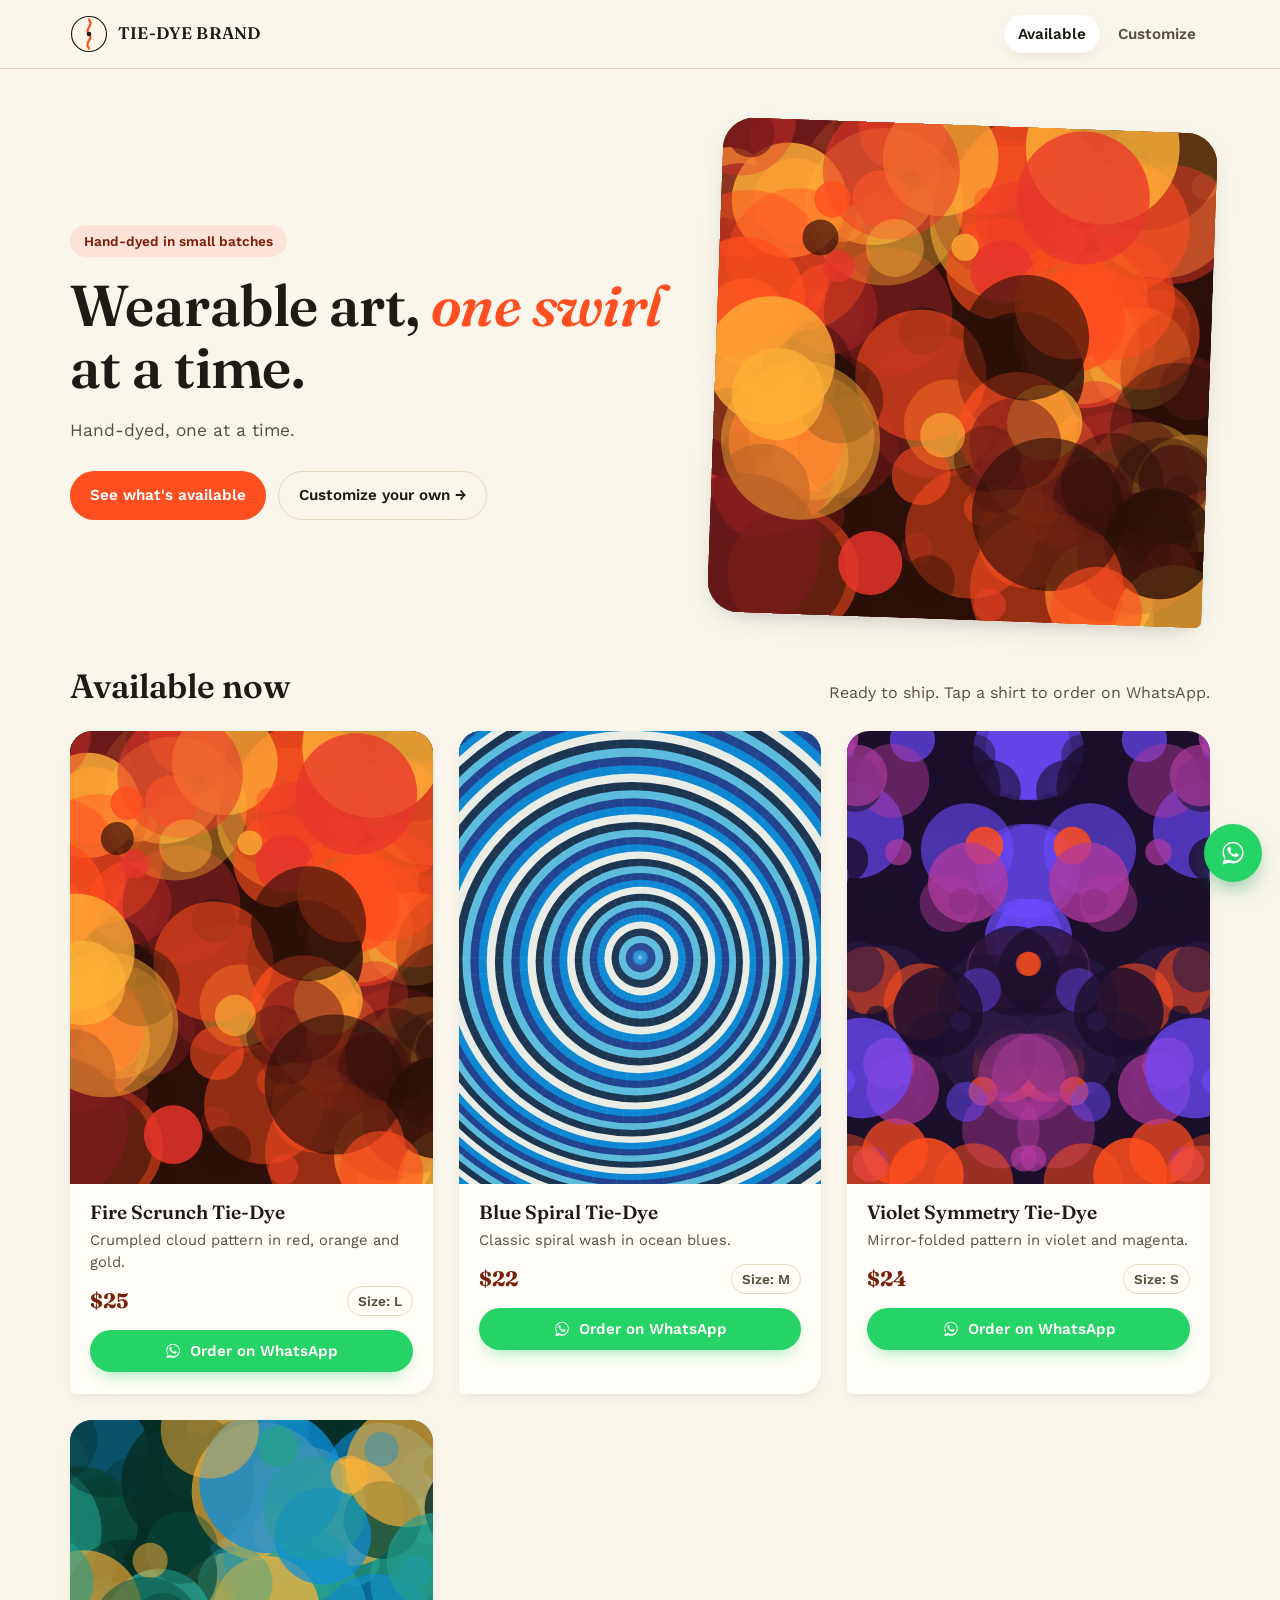
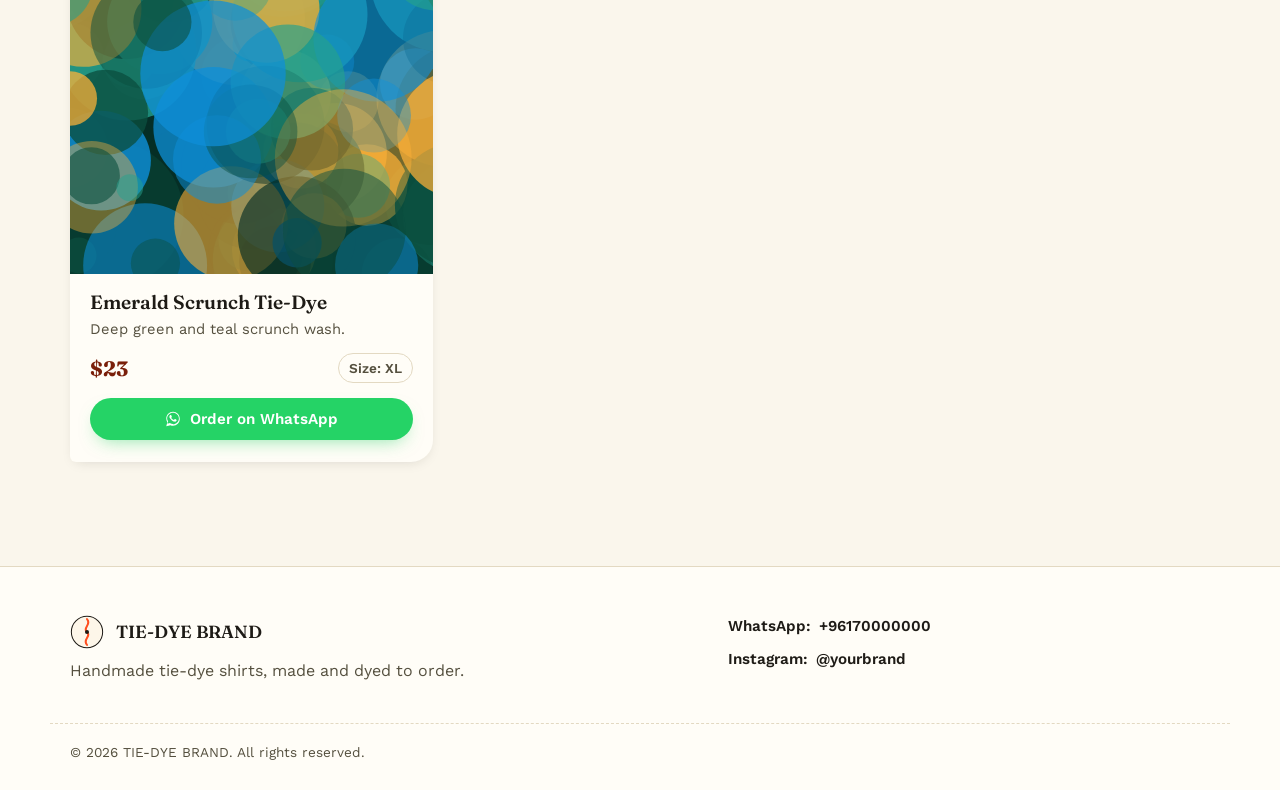
==== index.html @ 77e71f96 "Add files via upload" ====
<!DOCTYPE html>
<html lang="en">
<head>
<meta charset="UTF-8">
<meta name="viewport" content="width=device-width, initial-scale=1.0">
<title>Available Tie-Dye Shirts — TIE-DYE BRAND</title>
<meta name="description" content="Browse our handmade tie-dye T-shirts, currently available and ready to order on WhatsApp.">
<link rel="icon" href="assets/logo/logo-placeholder.svg" type="image/svg+xml">
<link rel="stylesheet" href="css/style.css">
</head>
<body>

<header class="site-header">
  <div class="container site-header__inner">
    <a href="index.html" class="brand">
      <img class="brand__logo" data-brand-logo src="assets/logo/logo-placeholder.svg" alt="Brand logo">
      <span class="brand__name" data-brand-name>TIE-DYE BRAND</span>
    </a>
    <nav class="main-nav" aria-label="Main navigation">
      <a href="index.html" class="is-active">Available</a>
      <a href="customize.html">Customize</a>
    </nav>
  </div>
</header>

<main>
  <section class="hero">
    <div class="container hero__grid">
      <div>
        <span class="hero__eyebrow">Hand-dyed in small batches</span>
        <h1 class="hero__title">Wearable art, <em>one swirl</em> at a time.</h1>
        <p class="hero__subtitle" data-brand-tagline>Every shirt is dyed by hand — no two are exactly alike. Browse what's ready now, or design your own from scratch.</p>
        <div class="hero__actions">
          <a href="#available" class="btn btn--accent">See what's available</a>
          <a href="customize.html" class="btn btn--ghost">Customize your own →</a>
        </div>
      </div>
      <div class="hero__visual">
        <img src="assets/products/fire-scrunch.svg" alt="Close-up of a fire-toned scrunch tie-dye pattern" loading="eager">
      </div>
    </div>
  </section>

  <section id="available" class="container">
    <div class="section-heading">
      <h2>Available now</h2>
      <p>Ready to ship. Tap a shirt to order on WhatsApp.</p>
    </div>
    <div id="product-grid" class="product-grid" aria-live="polite">
      <!-- Product cards are rendered here by js/main.js from js/config.js -->
    </div>
  </section>
</main>

<footer class="site-footer">
  <div class="container footer-grid">
    <div>
      <div class="footer-brand">
        <img data-brand-logo src="assets/logo/logo-placeholder.svg" alt="Brand logo">
        <span data-brand-name>TIE-DYE BRAND</span>
      </div>
      <p class="footer-tagline">Handmade tie-dye shirts, made and dyed to order.</p>
    </div>
    <div class="footer-contact">
      <a data-whatsapp-footer-link href="#" target="_blank" rel="noopener">
        WhatsApp: <span data-whatsapp-number>+961 XX XXX XXX</span>
      </a>
      <a data-instagram-link href="#" target="_blank" rel="noopener">
        Instagram: <span data-instagram-handle>@yourbrand</span>
      </a>
      <p data-email-row style="margin:0;">
        Email: <a data-email href="#"></a>
      </p>
      <p data-location-row style="margin:0;">
        <span data-location></span>
      </p>
    </div>
  </div>
  <div class="container footer-bottom">
    &copy; <span data-year>2026</span> <span data-brand-name>TIE-DYE BRAND</span>. All rights reserved.
  </div>
</footer>

<button id="floating-whatsapp" class="floating-whatsapp" aria-label="Chat with us on WhatsApp">
  <svg viewBox="0 0 32 32" aria-hidden="true"><path fill="currentColor" d="M16.02 3C9.4 3 4 8.4 4 15.02c0 2.46.72 4.75 1.96 6.67L4 29l7.5-1.9a11.9 11.9 0 0 0 4.52.89h.01c6.62 0 12.02-5.4 12.02-12.02C28.05 8.4 22.65 3 16.02 3zm0 21.9h-.01a9.9 9.9 0 0 1-5.05-1.38l-.36-.21-4.45 1.13 1.19-4.34-.24-.37a9.87 9.87 0 0 1-1.52-5.28C5.58 9.5 10.28 4.8 16.02 4.8c5.74 0 10.44 4.7 10.44 10.22 0 5.53-4.7 10.22-10.44 10.22zm5.7-7.66c-.31-.16-1.85-.91-2.14-1.02-.29-.1-.5-.16-.71.16-.21.31-.82 1.02-1 1.23-.19.21-.37.23-.68.08-.31-.16-1.31-.48-2.5-1.54-.92-.82-1.55-1.83-1.73-2.14-.18-.31-.02-.48.14-.63.14-.14.31-.37.47-.55.16-.19.21-.31.31-.52.1-.21.05-.39-.02-.55-.08-.16-.71-1.71-.97-2.34-.26-.62-.52-.53-.71-.54h-.6c-.21 0-.55.08-.84.39-.29.31-1.1 1.08-1.1 2.63 0 1.55 1.13 3.05 1.29 3.26.16.21 2.22 3.4 5.38 4.76.75.32 1.34.51 1.8.66.76.24 1.45.21 2 .13.61-.09 1.85-.76 2.11-1.49.26-.73.26-1.36.18-1.49-.08-.13-.29-.21-.6-.37z"/></svg>
</button>

<div id="image-modal" class="image-modal">
  <div class="image-modal__panel">
    <button class="image-modal__close" data-modal-close aria-label="Close preview">&times;</button>
    <img data-modal-image src="" alt="">
    <p class="image-modal__caption" data-modal-name></p>
  </div>
</div>

<script src="js/config.js"></script>
<script src="js/whatsapp.js"></script>
<script src="js/main.js"></script>
</body>
</html>
---- css/style.css ----
/* ============================================================
   TIE-DYE BRAND — STYLESHEET
   Token system:
   - Paper background, ink text, one dye-orange accent for action,
     WhatsApp green reserved only for WhatsApp actions.
   - Fraunces for display type (irregular, hand-cut feel),
     Work Sans for body/UI text.
   ============================================================ */

@import url('https://fonts.googleapis.com/css2?family=Fraunces:ital,opsz,wght@0,9..144,400;0,9..144,600;0,9..144,700;1,9..144,500&family=Work+Sans:wght@400;500;600;700&display=swap');

:root {
  --paper: #FAF6EC;
  --paper-alt: #FFFDF7;
  --ink: #1E1B16;
  --ink-soft: #55503F;
  --line: #E3D9C2;
  --accent: #FF4E1F;
  --accent-ink: #7A1F0A;
  --whatsapp: #25D366;
  --whatsapp-ink: #128C4A;
  --violet: #6C4BFF;

  --font-display: 'Fraunces', Georgia, serif;
  --font-body: 'Work Sans', -apple-system, BlinkMacSystemFont, sans-serif;

  --radius-card: 22px 22px 22px 6px;
  --radius-pill: 999px;
  --shadow-card: 0 10px 28px -14px rgba(30, 27, 22, 0.35);
  --shadow-soft: 0 4px 14px -6px rgba(30, 27, 22, 0.18);

  --header-h: 68px;
  --max-width: 1180px;
}

* { box-sizing: border-box; }

html {
  scroll-behavior: smooth;
}

body {
  margin: 0;
  background: var(--paper);
  color: var(--ink);
  font-family: var(--font-body);
  line-height: 1.5;
  -webkit-font-smoothing: antialiased;
}

body.no-scroll { overflow: hidden; }

img { max-width: 100%; display: block; }

.container {
  width: 100%;
  max-width: var(--max-width);
  margin: 0 auto;
  padding: 0 20px;
}

a { color: inherit; }

h1, h2, h3 {
  font-family: var(--font-display);
  margin: 0;
  line-height: 1.08;
  font-weight: 600;
}

:focus-visible {
  outline: 3px solid var(--violet);
  outline-offset: 3px;
}

@media (prefers-reduced-motion: reduce) {
  *, *::before, *::after {
    animation-duration: 0.001ms !important;
    transition-duration: 0.001ms !important;
    scroll-behavior: auto !important;
  }
}

/* ---------------------------------------------------------
   HEADER
--------------------------------------------------------- */
.site-header {
  position: sticky;
  top: 0;
  z-index: 40;
  background: rgba(250, 246, 236, 0.92);
  backdrop-filter: blur(8px);
  border-bottom: 1px solid var(--line);
}

.site-header__inner {
  height: var(--header-h);
  display: flex;
  align-items: center;
  justify-content: space-between;
  gap: 16px;
}

.brand {
  display: flex;
  align-items: center;
  gap: 10px;
  text-decoration: none;
  color: var(--ink);
  min-width: 0;
}

.brand__logo {
  width: 38px;
  height: 38px;
  border-radius: 50%;
  flex: none;
}

.brand__name {
  font-family: var(--font-display);
  font-weight: 600;
  font-size: 1.05rem;
  letter-spacing: 0.01em;
  white-space: nowrap;
  overflow: hidden;
  text-overflow: ellipsis;
}

.main-nav {
  display: flex;
  align-items: center;
  gap: 4px;
}

.main-nav a {
  text-decoration: none;
  font-weight: 600;
  font-size: 0.95rem;
  color: var(--ink-soft);
  padding: 8px 14px;
  border-radius: var(--radius-pill);
  transition: background 0.15s ease, color 0.15s ease;
}

.main-nav a:hover { background: var(--paper-alt); color: var(--ink); }

.main-nav a.is-active {
  color: var(--ink);
  background: #fff;
  box-shadow: var(--shadow-soft);
}

/* ---------------------------------------------------------
   BUTTONS
--------------------------------------------------------- */
.btn {
  display: inline-flex;
  align-items: center;
  justify-content: center;
  gap: 8px;
  font-family: var(--font-body);
  font-weight: 600;
  font-size: 0.95rem;
  padding: 12px 20px;
  border-radius: var(--radius-pill);
  border: none;
  cursor: pointer;
  text-decoration: none;
  transition: transform 0.15s ease, box-shadow 0.15s ease, background 0.15s ease;
}

.btn:active { transform: translateY(1px); }

.btn--whatsapp {
  background: var(--whatsapp);
  color: #fff;
  width: 100%;
  box-shadow: 0 8px 18px -8px rgba(37, 211, 102, 0.55);
}
.btn--whatsapp:hover { background: var(--whatsapp-ink); }
.btn--whatsapp:disabled {
  background: #C9C2AF;
  color: #fff;
  cursor: not-allowed;
  box-shadow: none;
}

.btn--accent {
  background: var(--accent);
  color: #fff;
}
.btn--accent:hover { background: var(--accent-ink); }

.btn--ghost {
  background: transparent;
  color: var(--ink);
  border: 1.5px solid var(--line);
}
.btn--ghost:hover { border-color: var(--ink); }

.icon-wa { width: 18px; height: 18px; flex: none; }

/* ---------------------------------------------------------
   HERO (Available page)
--------------------------------------------------------- */
.hero {
  padding: 56px 0 40px;
  position: relative;
}

.hero__grid {
  display: grid;
  grid-template-columns: 1.1fr 0.9fr;
  gap: 40px;
  align-items: center;
}

.hero__eyebrow {
  display: inline-block;
  font-weight: 600;
  color: var(--accent-ink);
  background: #FDE3D7;
  padding: 6px 14px;
  border-radius: var(--radius-pill);
  font-size: 0.85rem;
  margin-bottom: 18px;
}

.hero__title {
  font-size: clamp(2.4rem, 5vw, 3.6rem);
  letter-spacing: -0.01em;
}

.hero__title em {
  font-style: italic;
  color: var(--accent);
}

.hero__subtitle {
  margin-top: 18px;
  font-size: 1.08rem;
  color: var(--ink-soft);
  max-width: 46ch;
}

.hero__actions {
  margin-top: 28px;
  display: flex;
  gap: 12px;
  flex-wrap: wrap;
}

.hero__actions .btn--whatsapp { width: auto; }

.hero__visual {
  position: relative;
  aspect-ratio: 1 / 1;
  border-radius: 32px 32px 8px 32px;
  overflow: hidden;
  box-shadow: var(--shadow-card);
  transform: rotate(2deg);
}

.hero__visual img {
  width: 100%;
  height: 100%;
  object-fit: cover;
}

/* ---------------------------------------------------------
   SECTION HEADINGS
--------------------------------------------------------- */
.section-heading {
  display: flex;
  align-items: baseline;
  justify-content: space-between;
  gap: 16px;
  margin: 8px 0 26px;
  flex-wrap: wrap;
}

.section-heading h2 {
  font-size: clamp(1.6rem, 3vw, 2.1rem);
}

.section-heading p {
  margin: 0;
  color: var(--ink-soft);
}

/* ---------------------------------------------------------
   PRODUCT GRID
--------------------------------------------------------- */
.product-grid {
  display: grid;
  grid-template-columns: repeat(3, 1fr);
  gap: 26px;
  padding-bottom: 64px;
}

.product-card {
  background: var(--paper-alt);
  border-radius: var(--radius-card);
  overflow: hidden;
  box-shadow: var(--shadow-soft);
  transition: transform 0.2s ease, box-shadow 0.2s ease;
}

.product-card:hover {
  transform: translateY(-4px) rotate(-0.6deg);
  box-shadow: var(--shadow-card);
}

.product-card__image-btn {
  display: block;
  width: 100%;
  border: none;
  padding: 0;
  background: none;
  cursor: zoom-in;
  aspect-ratio: 4 / 5;
  overflow: hidden;
}

.product-card__image {
  width: 100%;
  height: 100%;
  object-fit: cover;
  transition: transform 0.35s ease;
}

.product-card__image-btn:hover .product-card__image { transform: scale(1.04); }

.product-card__body { padding: 18px 20px 22px; }

.product-card__name {
  font-family: var(--font-display);
  font-size: 1.2rem;
  font-weight: 600;
  margin-bottom: 6px;
}

.product-card__desc {
  margin: 0 0 12px;
  color: var(--ink-soft);
  font-size: 0.92rem;
}

.product-card__meta {
  display: flex;
  align-items: center;
  justify-content: space-between;
  margin-bottom: 14px;
}

.product-card__price {
  font-family: var(--font-display);
  font-size: 1.3rem;
  font-weight: 700;
  color: var(--accent-ink);
}

.product-card__size {
  font-size: 0.85rem;
  font-weight: 600;
  color: var(--ink-soft);
  border: 1.5px solid var(--line);
  padding: 4px 10px;
  border-radius: var(--radius-pill);
}

.empty-state {
  grid-column: 1 / -1;
  text-align: center;
  color: var(--ink-soft);
  padding: 40px 0;
}

/* ---------------------------------------------------------
   IMAGE PREVIEW MODAL
--------------------------------------------------------- */
.image-modal {
  position: fixed;
  inset: 0;
  z-index: 80;
  display: none;
  align-items: center;
  justify-content: center;
  padding: 24px;
  background: rgba(20, 17, 12, 0.72);
}

.image-modal.is-open { display: flex; }

.image-modal__panel {
  position: relative;
  background: var(--paper-alt);
  border-radius: 18px;
  max-width: 640px;
  width: 100%;
  overflow: hidden;
  box-shadow: var(--shadow-card);
}

.image-modal__panel img {
  width: 100%;
  max-height: 70vh;
  object-fit: cover;
}

.image-modal__caption {
  padding: 16px 20px;
  font-family: var(--font-display);
  font-weight: 600;
}

.image-modal__close {
  position: absolute;
  top: 12px;
  right: 12px;
  width: 38px;
  height: 38px;
  border-radius: 50%;
  background: #fff;
  border: none;
  font-size: 1.2rem;
  cursor: pointer;
  box-shadow: var(--shadow-soft);
}

/* ---------------------------------------------------------
   CUSTOMIZER
--------------------------------------------------------- */
.customizer-intro {
  padding: 48px 0 8px;
}

.customizer-intro__eyebrow {
  color: var(--accent-ink);
  background: #FDE3D7;
  display: inline-block;
  padding: 6px 14px;
  border-radius: var(--radius-pill);
  font-weight: 600;
  font-size: 0.85rem;
  margin-bottom: 16px;
}

.customizer-intro h1 { font-size: clamp(2.1rem, 4.4vw, 3rem); max-width: 20ch; }
.customizer-intro p { color: var(--ink-soft); max-width: 55ch; margin-top: 14px; }

.progress-bar {
  display: flex;
  gap: 8px;
  margin: 34px 0 8px;
  list-style: none;
  padding: 0;
}

.progress-step {
  flex: 1;
  text-align: center;
  padding: 10px 6px;
  border-radius: var(--radius-pill);
  background: var(--paper-alt);
  border: 1.5px solid var(--line);
  font-weight: 600;
  font-size: 0.82rem;
  color: var(--ink-soft);
  cursor: pointer;
}

.progress-step.is-active {
  background: var(--ink);
  color: var(--paper);
  border-color: var(--ink);
}

.progress-step.is-complete {
  border-color: var(--accent);
  color: var(--accent-ink);
}

#customizer { padding: 20px 0 80px; }

.step-panel { display: none; padding-top: 24px; }
.step-panel.is-active { display: block; }

.step-panel h2 { font-size: clamp(1.5rem, 3vw, 2rem); margin-bottom: 8px; }
.step-panel > p.step-hint { color: var(--ink-soft); margin: 0 0 28px; max-width: 60ch; }

.step-error {
  color: var(--accent-ink);
  font-weight: 600;
  font-size: 0.9rem;
  min-height: 1.4em;
  margin-top: 14px;
}

.step-actions {
  display: flex;
  gap: 12px;
  margin-top: 32px;
  justify-content: space-between;
}

.step-actions--end { justify-content: flex-end; }

/* Design cards */
.design-grid {
  display: grid;
  grid-template-columns: repeat(3, 1fr);
  gap: 22px;
}

.design-card {
  background: var(--paper-alt);
  border: 2px solid var(--line);
  border-radius: var(--radius-card);
  padding: 0 0 16px;
  cursor: pointer;
  text-align: left;
  font-family: var(--font-body);
  overflow: hidden;
  transition: border-color 0.15s ease, transform 0.15s ease;
}

.design-card:hover { transform: translateY(-3px); }

.design-card.is-selected {
  border-color: var(--accent);
  box-shadow: 0 0 0 3px rgba(255, 78, 31, 0.15);
}

.design-card__image {
  width: 100%;
  aspect-ratio: 1 / 1;
  object-fit: cover;
  margin-bottom: 14px;
}

.design-card__name {
  display: block;
  font-family: var(--font-display);
  font-weight: 600;
  font-size: 1.1rem;
  padding: 0 16px;
  margin-bottom: 4px;
}

.design-card__desc {
  display: block;
  color: var(--ink-soft);
  font-size: 0.88rem;
  padding: 0 16px;
}

/* Color swatches */
.color-grid {
  display: grid;
  grid-template-columns: repeat(4, 1fr);
  gap: 18px;
  max-width: 520px;
}

.color-swatch {
  background: none;
  border: none;
  display: flex;
  flex-direction: column;
  align-items: center;
  gap: 8px;
  cursor: pointer;
  font-family: var(--font-body);
}

.color-swatch__circle {
  width: 56px;
  height: 56px;
  border-radius: 50%;
  background: var(--swatch-color);
  border: 3px solid #fff;
  box-shadow: 0 0 0 2px var(--line);
  display: flex;
  align-items: center;
  justify-content: center;
  color: #fff;
  transition: box-shadow 0.15s ease, transform 0.15s ease;
}

.color-swatch:hover .color-swatch__circle { transform: scale(1.06); }

.color-swatch.is-selected .color-swatch__circle {
  box-shadow: 0 0 0 3px var(--ink);
}

.color-swatch__check {
  width: 22px;
  height: 22px;
  opacity: 0;
  transition: opacity 0.15s ease;
}

.color-swatch.is-selected .color-swatch__check { opacity: 1; }

.color-swatch__name {
  font-size: 0.82rem;
  font-weight: 600;
  color: var(--ink-soft);
  text-align: center;
}

.selected-colors {
  margin-top: 30px;
  background: var(--paper-alt);
  border: 1.5px solid var(--line);
  border-radius: 16px;
  padding: 18px 20px;
  max-width: 520px;
}

.selected-colors h3 {
  font-family: var(--font-body);
  font-size: 0.9rem;
  font-weight: 700;
  text-transform: none;
  color: var(--ink-soft);
  margin-bottom: 8px;
}

.selected-colors ul {
  margin: 0;
  padding: 0;
  list-style: none;
  display: flex;
  flex-wrap: wrap;
  gap: 8px;
}

.selected-colors li {
  background: #fff;
  border: 1px solid var(--line);
  border-radius: var(--radius-pill);
  padding: 4px 12px;
  font-size: 0.85rem;
  font-weight: 600;
}

.selected-colors__empty { color: var(--ink-soft); font-size: 0.9rem; margin: 0; }

/* Size + quantity */
.size-grid {
  display: flex;
  gap: 10px;
  flex-wrap: wrap;
}

.size-pill {
  min-width: 56px;
  padding: 12px 0;
  border-radius: var(--radius-pill);
  border: 2px solid var(--line);
  background: var(--paper-alt);
  font-weight: 700;
  font-family: var(--font-body);
  cursor: pointer;
}

.size-pill.is-selected {
  background: var(--ink);
  border-color: var(--ink);
  color: var(--paper);
}

.field-block { margin-top: 32px; max-width: 420px; }

.field-block label {
  display: block;
  font-weight: 700;
  font-size: 0.9rem;
  margin-bottom: 10px;
}

.quantity-control {
  display: inline-flex;
  align-items: center;
  border: 2px solid var(--line);
  border-radius: var(--radius-pill);
  overflow: hidden;
}

.quantity-control button {
  width: 42px;
  height: 42px;
  border: none;
  background: var(--paper-alt);
  font-size: 1.2rem;
  cursor: pointer;
  font-family: var(--font-body);
}

.quantity-control input {
  width: 54px;
  text-align: center;
  border: none;
  font-family: var(--font-body);
  font-weight: 700;
  font-size: 1rem;
  background: transparent;
  height: 42px;
  -moz-appearance: textfield;
}

.field-block--notes { max-width: 560px; }

textarea#notes-input {
  width: 100%;
  min-height: 110px;
  padding: 14px 16px;
  border-radius: 14px;
  border: 2px solid var(--line);
  font-family: var(--font-body);
  font-size: 0.95rem;
  resize: vertical;
  background: var(--paper-alt);
}

textarea#notes-input:focus { border-color: var(--ink); }

/* Review */
.review-card {
  background: var(--paper-alt);
  border: 1.5px solid var(--line);
  border-radius: 24px 24px 24px 6px;
  padding: 28px;
  display: grid;
  grid-template-columns: 160px 1fr;
  gap: 24px;
  max-width: 640px;
  box-shadow: var(--shadow-soft);
}

.review-card__image {
  width: 100%;
  aspect-ratio: 1 / 1;
  object-fit: cover;
  border-radius: 14px;
}

.review-list { display: grid; gap: 16px; }
.review-list dt {
  font-size: 0.78rem;
  text-transform: uppercase;
  letter-spacing: 0.04em;
  color: var(--ink-soft);
  font-weight: 700;
  margin-bottom: 4px;
}
.review-list dd {
  margin: 0;
  font-weight: 600;
}
.review-list ul { margin: 0; padding-left: 18px; }

.review-order-btn { max-width: 320px; margin-top: 30px; }

.final-order-error {
  color: var(--accent-ink);
  font-weight: 600;
  margin-top: 10px;
  min-height: 1.4em;
}

/* ---------------------------------------------------------
   FOOTER
--------------------------------------------------------- */
.site-footer {
  border-top: 1px solid var(--line);
  background: var(--paper-alt);
  padding: 48px 0 28px;
  margin-top: 40px;
}

.footer-grid {
  display: grid;
  grid-template-columns: 1.3fr 1fr;
  gap: 32px;
  align-items: start;
}

.footer-brand {
  display: flex;
  gap: 12px;
  align-items: center;
  margin-bottom: 10px;
}

.footer-brand img { width: 34px; height: 34px; border-radius: 50%; }
.footer-brand span { font-family: var(--font-display); font-weight: 600; font-size: 1.1rem; }

.footer-tagline { color: var(--ink-soft); margin: 0 0 4px; }

.footer-contact {
  display: grid;
  gap: 10px;
  font-size: 0.95rem;
}

.footer-contact a {
  text-decoration: none;
  display: inline-flex;
  align-items: center;
  gap: 8px;
  font-weight: 600;
}

.footer-contact a:hover { color: var(--accent-ink); }

.footer-bottom {
  margin-top: 36px;
  padding-top: 18px;
  border-top: 1px dashed var(--line);
  color: var(--ink-soft);
  font-size: 0.85rem;
}

/* ---------------------------------------------------------
   FLOATING WHATSAPP BUTTON
--------------------------------------------------------- */
.floating-whatsapp {
  position: fixed;
  right: 18px;
  bottom: 18px;
  z-index: 60;
  width: 58px;
  height: 58px;
  border-radius: 50%;
  background: var(--whatsapp);
  color: #fff;
  border: none;
  display: flex;
  align-items: center;
  justify-content: center;
  cursor: pointer;
  box-shadow: 0 10px 22px -6px rgba(18, 140, 74, 0.55);
  transition: transform 0.15s ease;
}

.floating-whatsapp:hover { transform: scale(1.06); }
.floating-whatsapp svg { width: 28px; height: 28px; }

/* ---------------------------------------------------------
   RESPONSIVE
--------------------------------------------------------- */
@media (max-width: 900px) {
  .hero__grid { grid-template-columns: 1fr; }
  .hero__visual { order: -1; max-width: 420px; margin: 0 auto; }
  .product-grid { grid-template-columns: repeat(2, 1fr); }
  .design-grid { grid-template-columns: repeat(2, 1fr); }
  .footer-grid { grid-template-columns: 1fr; }
  .review-card { grid-template-columns: 1fr; }
  .review-card__image { max-width: 200px; }
}

@media (max-width: 620px) {
  .main-nav a { padding: 8px 10px; font-size: 0.88rem; }
  .brand__name { font-size: 0.92rem; }
  .product-grid { grid-template-columns: 1fr 1fr; gap: 14px; }
  .design-grid { grid-template-columns: 1fr; }
  .color-grid { grid-template-columns: repeat(4, 1fr); gap: 12px; }
  .progress-step { font-size: 0.72rem; padding: 8px 4px; }
  .step-actions { flex-wrap: wrap; }
  .floating-whatsapp { right: 14px; bottom: 14px; width: 52px; height: 52px; }
  .floating-whatsapp svg { width: 24px; height: 24px; }
}

@media (max-width: 420px) {
  .product-grid { grid-template-columns: 1fr; }
}
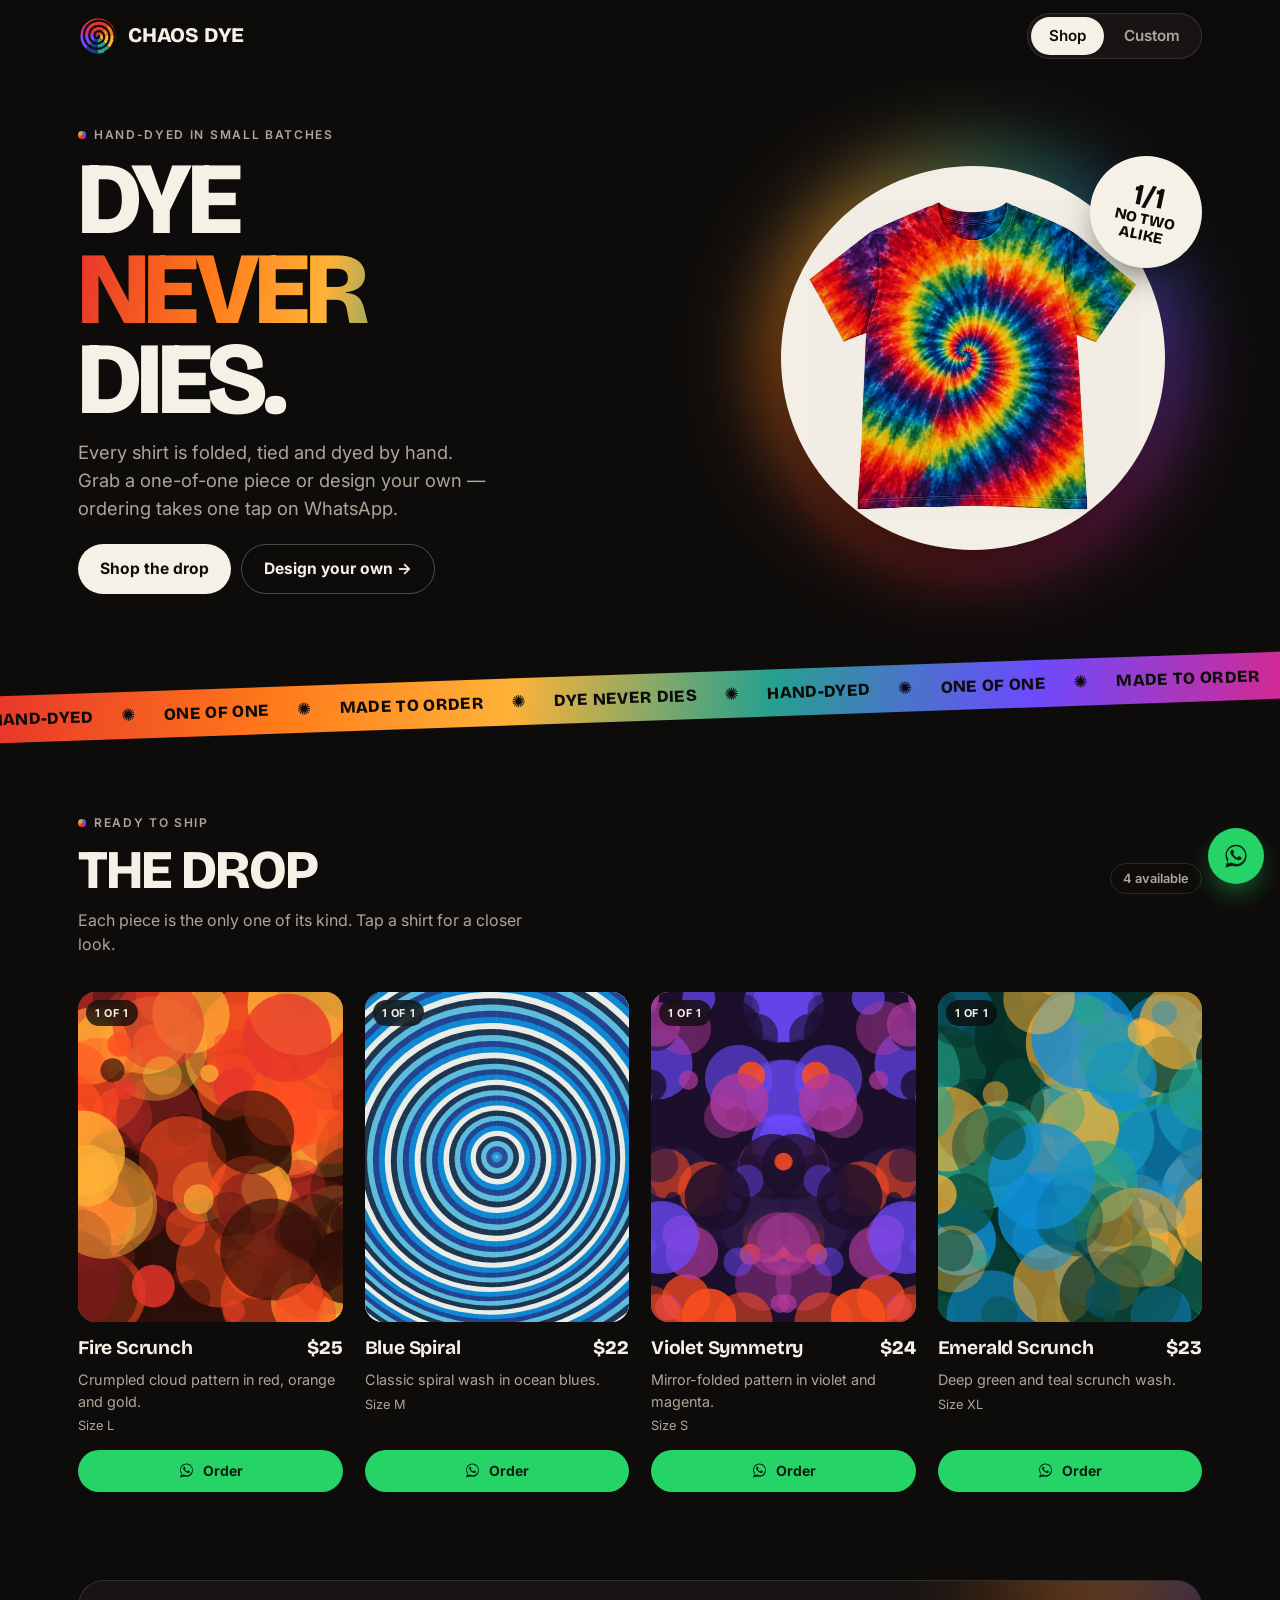
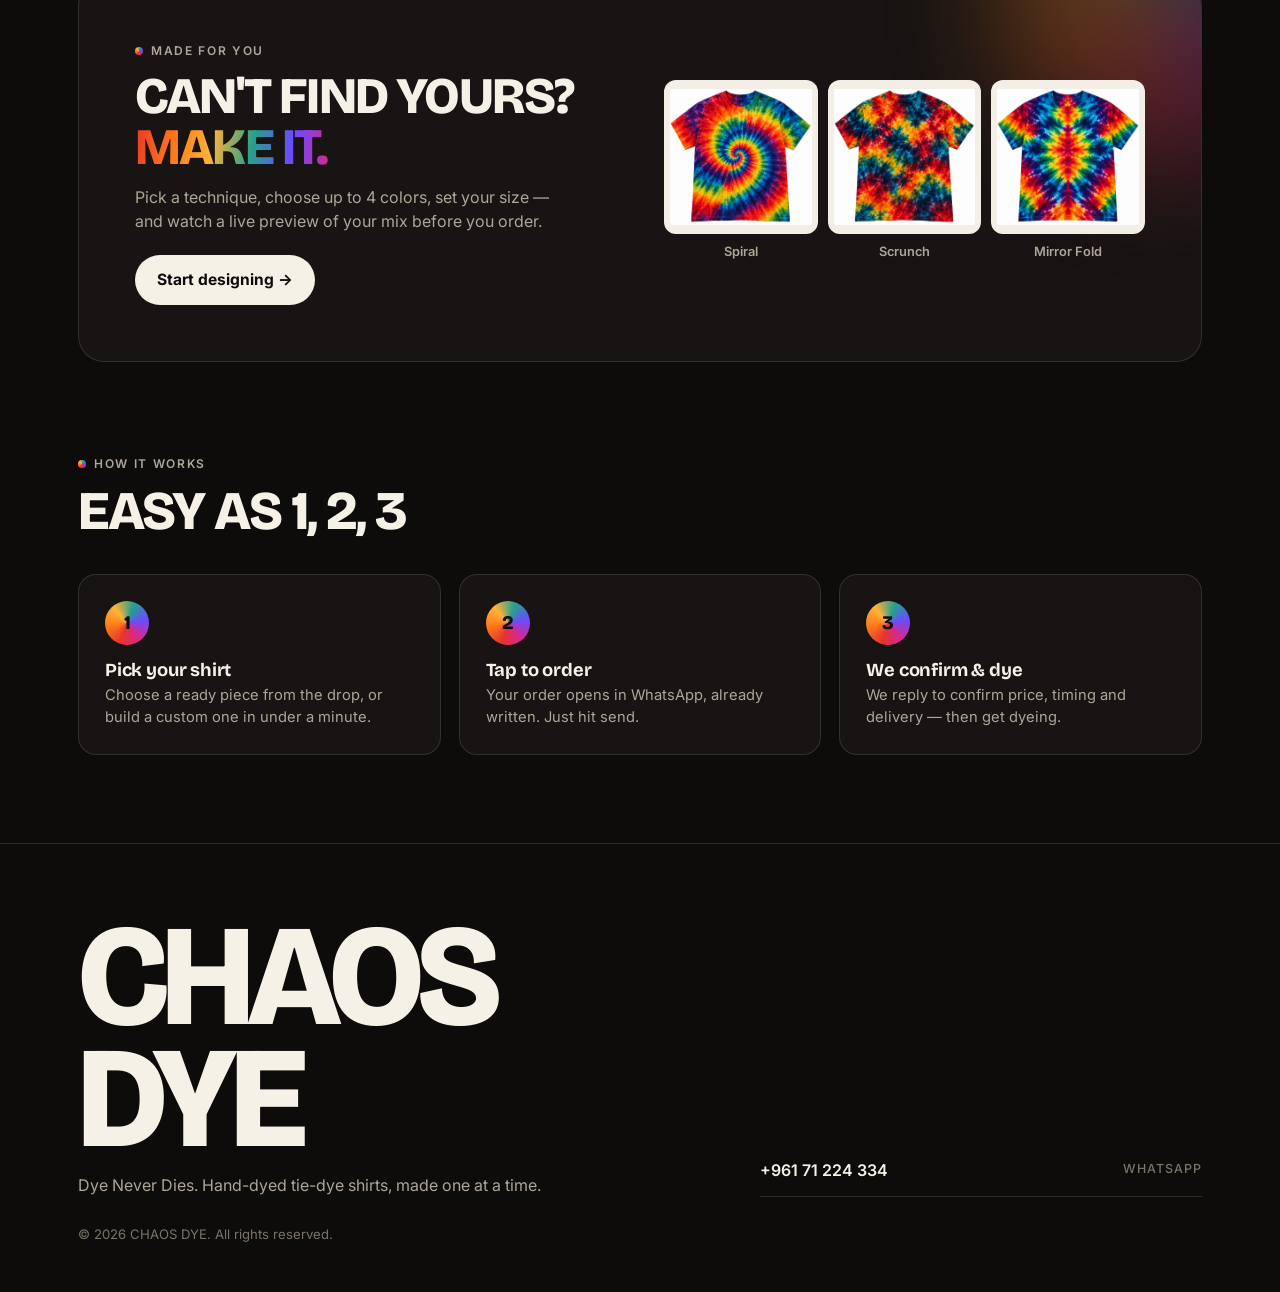
==== commit 8aa1349d: "Mobile-first redesign of the CHAOS DYE site - New dark, dye-gradient brand look with Bricolage Grote" ====
--- a/index.html
+++ b/index.html
@@ -2,23 +2,38 @@
 <html lang="en">
 <head>
 <meta charset="UTF-8">
-<meta name="viewport" content="width=device-width, initial-scale=1.0">
-<title>Available Tie-Dye Shirts — TIE-DYE BRAND</title>
-<meta name="description" content="Browse our handmade tie-dye T-shirts, currently available and ready to order on WhatsApp.">
-<link rel="icon" href="assets/logo/logo-placeholder.svg" type="image/svg+xml">
+<meta name="viewport" content="width=device-width, initial-scale=1, viewport-fit=cover">
+<title>CHAOS DYE — Hand-Dyed Tie-Dye T-Shirts</title>
+<meta name="description" content="Hand-dyed tie-dye T-shirts. No two alike. Shop one-of-one pieces or design your own and order in one tap on WhatsApp.">
+<meta name="theme-color" content="#0E0C0B">
+
+<meta property="og:type" content="website">
+<meta property="og:site_name" content="CHAOS DYE">
+<meta property="og:title" content="CHAOS DYE — Dye Never Dies.">
+<meta property="og:description" content="Hand-dyed tie-dye T-shirts. No two alike. Order in one tap on WhatsApp.">
+<meta property="og:url" content="https://elvick-rayen.github.io/Chaos-Dye/">
+<meta property="og:image" content="https://elvick-rayen.github.io/Chaos-Dye/assets/designs/spiral.jpg">
+<meta name="twitter:card" content="summary_large_image">
+
+<link rel="icon" href="assets/logo/logo.svg" type="image/svg+xml">
+<link rel="apple-touch-icon" href="assets/logo/logo.svg">
+<link rel="preconnect" href="https://fonts.googleapis.com">
+<link rel="preconnect" href="https://fonts.gstatic.com" crossorigin>
+<link rel="stylesheet" href="https://fonts.googleapis.com/css2?family=Bricolage+Grotesque:opsz,wght@12..96,600;12..96,700;12..96,800&family=Inter:wght@400;500;600;700&display=swap">
 <link rel="stylesheet" href="css/style.css">
+<link rel="preload" as="image" href="assets/designs/spiral.jpg">
 </head>
 <body>
 
 <header class="site-header">
   <div class="container site-header__inner">
-    <a href="index.html" class="brand">
-      <img class="brand__logo" data-brand-logo src="assets/logo/logo-placeholder.svg" alt="Brand logo">
-      <span class="brand__name" data-brand-name>TIE-DYE BRAND</span>
+    <a href="index.html" class="brand" aria-label="CHAOS DYE home">
+      <img class="brand__logo" data-brand-logo src="assets/logo/logo.svg" alt="" width="34" height="34">
+      <span class="brand__name" data-brand-name>CHAOS DYE</span>
     </a>
     <nav class="main-nav" aria-label="Main navigation">
-      <a href="index.html" class="is-active">Available</a>
-      <a href="customize.html">Customize</a>
+      <a href="index.html" class="is-active" aria-current="page">Shop</a>
+      <a href="customize.html">Custom</a>
     </nav>
   </div>
 </header>
@@ -26,75 +41,144 @@
 <main>
   <section class="hero">
     <div class="container hero__grid">
-      <div>
-        <span class="hero__eyebrow">Hand-dyed in small batches</span>
-        <h1 class="hero__title">Wearable art, <em>one swirl</em> at a time.</h1>
-        <p class="hero__subtitle" data-brand-tagline>Every shirt is dyed by hand — no two are exactly alike. Browse what's ready now, or design your own from scratch.</p>
+      <div class="hero__visual">
+        <div class="hero__halo" aria-hidden="true"></div>
+        <div class="hero__shirt">
+          <img src="assets/designs/spiral.jpg" alt="Hand-dyed rainbow spiral tie-dye T-shirt" width="640" height="616" fetchpriority="high">
+        </div>
+        <div class="hero__sticker" aria-hidden="true"><span><strong>1/1</strong>no two<br>alike</span></div>
+      </div>
+
+      <div class="hero__copy">
+        <span class="eyebrow">Hand-dyed in small batches</span>
+        <h1 class="hero__title">
+          <span>Dye</span>
+          <span class="dye-text">never</span>
+          <span>dies.</span>
+        </h1>
+        <p class="hero__subtitle">Every shirt is folded, tied and dyed by hand. Grab a one-of-one piece or design your own — ordering takes one tap on WhatsApp.</p>
         <div class="hero__actions">
-          <a href="#available" class="btn btn--accent">See what's available</a>
-          <a href="customize.html" class="btn btn--ghost">Customize your own →</a>
+          <a href="#shop" class="btn btn--primary">Shop the drop</a>
+          <a href="customize.html" class="btn btn--ghost">Design your own →</a>
         </div>
-      </div>
-      <div class="hero__visual">
-        <img src="assets/products/fire-scrunch.svg" alt="Close-up of a fire-toned scrunch tie-dye pattern" loading="eager">
       </div>
     </div>
   </section>
 
-  <section id="available" class="container">
-    <div class="section-heading">
-      <h2>Available now</h2>
-      <p>Ready to ship. Tap a shirt to order on WhatsApp.</p>
+  <div class="marquee" aria-hidden="true">
+    <div class="marquee__track">
+      <span>Hand-dyed</span><span>One of one</span><span>Made to order</span><span>Dye never dies</span>
+      <span>Hand-dyed</span><span>One of one</span><span>Made to order</span><span>Dye never dies</span>
+      <span>Hand-dyed</span><span>One of one</span><span>Made to order</span><span>Dye never dies</span>
+      <span>Hand-dyed</span><span>One of one</span><span>Made to order</span><span>Dye never dies</span>
     </div>
-    <div id="product-grid" class="product-grid" aria-live="polite">
-      <!-- Product cards are rendered here by js/main.js from js/config.js -->
+  </div>
+
+  <section id="shop" class="section">
+    <div class="container">
+      <div class="section-heading">
+        <span class="eyebrow">Ready to ship</span>
+        <div class="section-heading__row">
+          <h2>The drop</h2>
+          <span class="count-pill" id="product-count" hidden></span>
+        </div>
+        <p>Each piece is the only one of its kind. Tap a shirt for a closer look.</p>
+      </div>
+      <div id="product-grid" class="product-grid" aria-live="polite">
+        <!-- Product cards are rendered here by js/main.js from js/config.js -->
+      </div>
+    </div>
+  </section>
+
+  <section class="container">
+    <div class="custom-band">
+      <div class="custom-band__designs" id="custom-band-designs">
+        <!-- Design thumbnails are rendered here by js/main.js -->
+      </div>
+      <div>
+        <span class="eyebrow">Made for you</span>
+        <h2>Can't find yours? <span class="dye-text">Make it.</span></h2>
+        <p>Pick a technique, choose up to 4 colors, set your size — and watch a live preview of your mix before you order.</p>
+        <a href="customize.html" class="btn btn--primary btn--block" style="margin-top:22px;">Start designing →</a>
+      </div>
+    </div>
+  </section>
+
+  <section class="section">
+    <div class="container">
+      <div class="section-heading">
+        <span class="eyebrow">How it works</span>
+        <h2>Easy as 1, 2, 3</h2>
+      </div>
+      <ol class="steps">
+        <li>
+          <div>
+            <h3>Pick your shirt</h3>
+            <p>Choose a ready piece from the drop, or build a custom one in under a minute.</p>
+          </div>
+        </li>
+        <li>
+          <div>
+            <h3>Tap to order</h3>
+            <p>Your order opens in WhatsApp, already written. Just hit send.</p>
+          </div>
+        </li>
+        <li>
+          <div>
+            <h3>We confirm &amp; dye</h3>
+            <p>We reply to confirm price, timing and delivery — then get dyeing.</p>
+          </div>
+        </li>
+      </ol>
     </div>
   </section>
 </main>
 
 <footer class="site-footer">
-  <div class="container footer-grid">
-    <div>
-      <div class="footer-brand">
-        <img data-brand-logo src="assets/logo/logo-placeholder.svg" alt="Brand logo">
-        <span data-brand-name>TIE-DYE BRAND</span>
+  <div class="container">
+    <div class="footer-grid">
+      <div>
+        <span class="footer-wordmark" data-brand-name>CHAOS DYE</span>
+        <p class="footer-tagline"><span data-brand-tagline>Dye Never Dies.</span> Hand-dyed tie-dye shirts, made one at a time.</p>
       </div>
-      <p class="footer-tagline">Handmade tie-dye shirts, made and dyed to order.</p>
+      <ul class="footer-contact">
+        <li><a data-whatsapp-link href="#"><span data-whatsapp-number></span><small>WhatsApp</small></a></li>
+        <li data-instagram-row><a href="#" target="_blank" rel="noopener"><span data-instagram-handle></span><small>Instagram</small></a></li>
+        <li data-email-row><a href="#"><span data-email></span><small>Email</small></a></li>
+        <li data-location-row><span><span data-location></span><small>Based in</small></span></li>
+      </ul>
     </div>
-    <div class="footer-contact">
-      <a data-whatsapp-footer-link href="#" target="_blank" rel="noopener">
-        WhatsApp: <span data-whatsapp-number>+961 XX XXX XXX</span>
-      </a>
-      <a data-instagram-link href="#" target="_blank" rel="noopener">
-        Instagram: <span data-instagram-handle>@yourbrand</span>
-      </a>
-      <p data-email-row style="margin:0;">
-        Email: <a data-email href="#"></a>
-      </p>
-      <p data-location-row style="margin:0;">
-        <span data-location></span>
-      </p>
-    </div>
-  </div>
-  <div class="container footer-bottom">
-    &copy; <span data-year>2026</span> <span data-brand-name>TIE-DYE BRAND</span>. All rights reserved.
+    <p class="footer-bottom">&copy; <span data-year>2026</span> <span data-brand-name>CHAOS DYE</span>. All rights reserved.</p>
   </div>
 </footer>
 
-<button id="floating-whatsapp" class="floating-whatsapp" aria-label="Chat with us on WhatsApp">
+<a class="floating-whatsapp" data-whatsapp-link href="#" aria-label="Chat with us on WhatsApp">
   <svg viewBox="0 0 32 32" aria-hidden="true"><path fill="currentColor" d="M16.02 3C9.4 3 4 8.4 4 15.02c0 2.46.72 4.75 1.96 6.67L4 29l7.5-1.9a11.9 11.9 0 0 0 4.52.89h.01c6.62 0 12.02-5.4 12.02-12.02C28.05 8.4 22.65 3 16.02 3zm0 21.9h-.01a9.9 9.9 0 0 1-5.05-1.38l-.36-.21-4.45 1.13 1.19-4.34-.24-.37a9.87 9.87 0 0 1-1.52-5.28C5.58 9.5 10.28 4.8 16.02 4.8c5.74 0 10.44 4.7 10.44 10.22 0 5.53-4.7 10.22-10.44 10.22zm5.7-7.66c-.31-.16-1.85-.91-2.14-1.02-.29-.1-.5-.16-.71.16-.21.31-.82 1.02-1 1.23-.19.21-.37.23-.68.08-.31-.16-1.31-.48-2.5-1.54-.92-.82-1.55-1.83-1.73-2.14-.18-.31-.02-.48.14-.63.14-.14.31-.37.47-.55.16-.19.21-.31.31-.52.1-.21.05-.39-.02-.55-.08-.16-.71-1.71-.97-2.34-.26-.62-.52-.53-.71-.54h-.6c-.21 0-.55.08-.84.39-.29.31-1.1 1.08-1.1 2.63 0 1.55 1.13 3.05 1.29 3.26.16.21 2.22 3.4 5.38 4.76.75.32 1.34.51 1.8.66.76.24 1.45.21 2 .13.61-.09 1.85-.76 2.11-1.49.26-.73.26-1.36.18-1.49-.08-.13-.29-.21-.6-.37z"/></svg>
-</button>
+</a>
 
-<div id="image-modal" class="image-modal">
-  <div class="image-modal__panel">
-    <button class="image-modal__close" data-modal-close aria-label="Close preview">&times;</button>
-    <img data-modal-image src="" alt="">
-    <p class="image-modal__caption" data-modal-name></p>
+<dialog id="product-sheet" class="sheet" aria-labelledby="sheet-title">
+  <div class="sheet__inner">
+    <span class="sheet__handle" aria-hidden="true"></span>
+    <button class="sheet__close" type="button" data-sheet-close aria-label="Close">&times;</button>
+    <div class="sheet__media"><img data-sheet-image src="" alt=""></div>
+    <div class="sheet__body">
+      <div class="sheet__top">
+        <h2 class="sheet__title" id="sheet-title" data-sheet-name></h2>
+        <span class="sheet__price" data-sheet-price></span>
+      </div>
+      <p class="sheet__desc" data-sheet-desc></p>
+      <div class="sheet__meta">
+        <span data-sheet-size></span>
+        <span>Hand-dyed</span>
+        <span>1 of 1</span>
+      </div>
+      <a class="btn btn--whatsapp btn--block" data-sheet-order href="#"></a>
+    </div>
   </div>
-</div>
+</dialog>
 
 <script src="js/config.js"></script>
-<script src="js/whatsapp.js"></script>
+<script src="js/common.js"></script>
 <script src="js/main.js"></script>
 </body>
 </html>
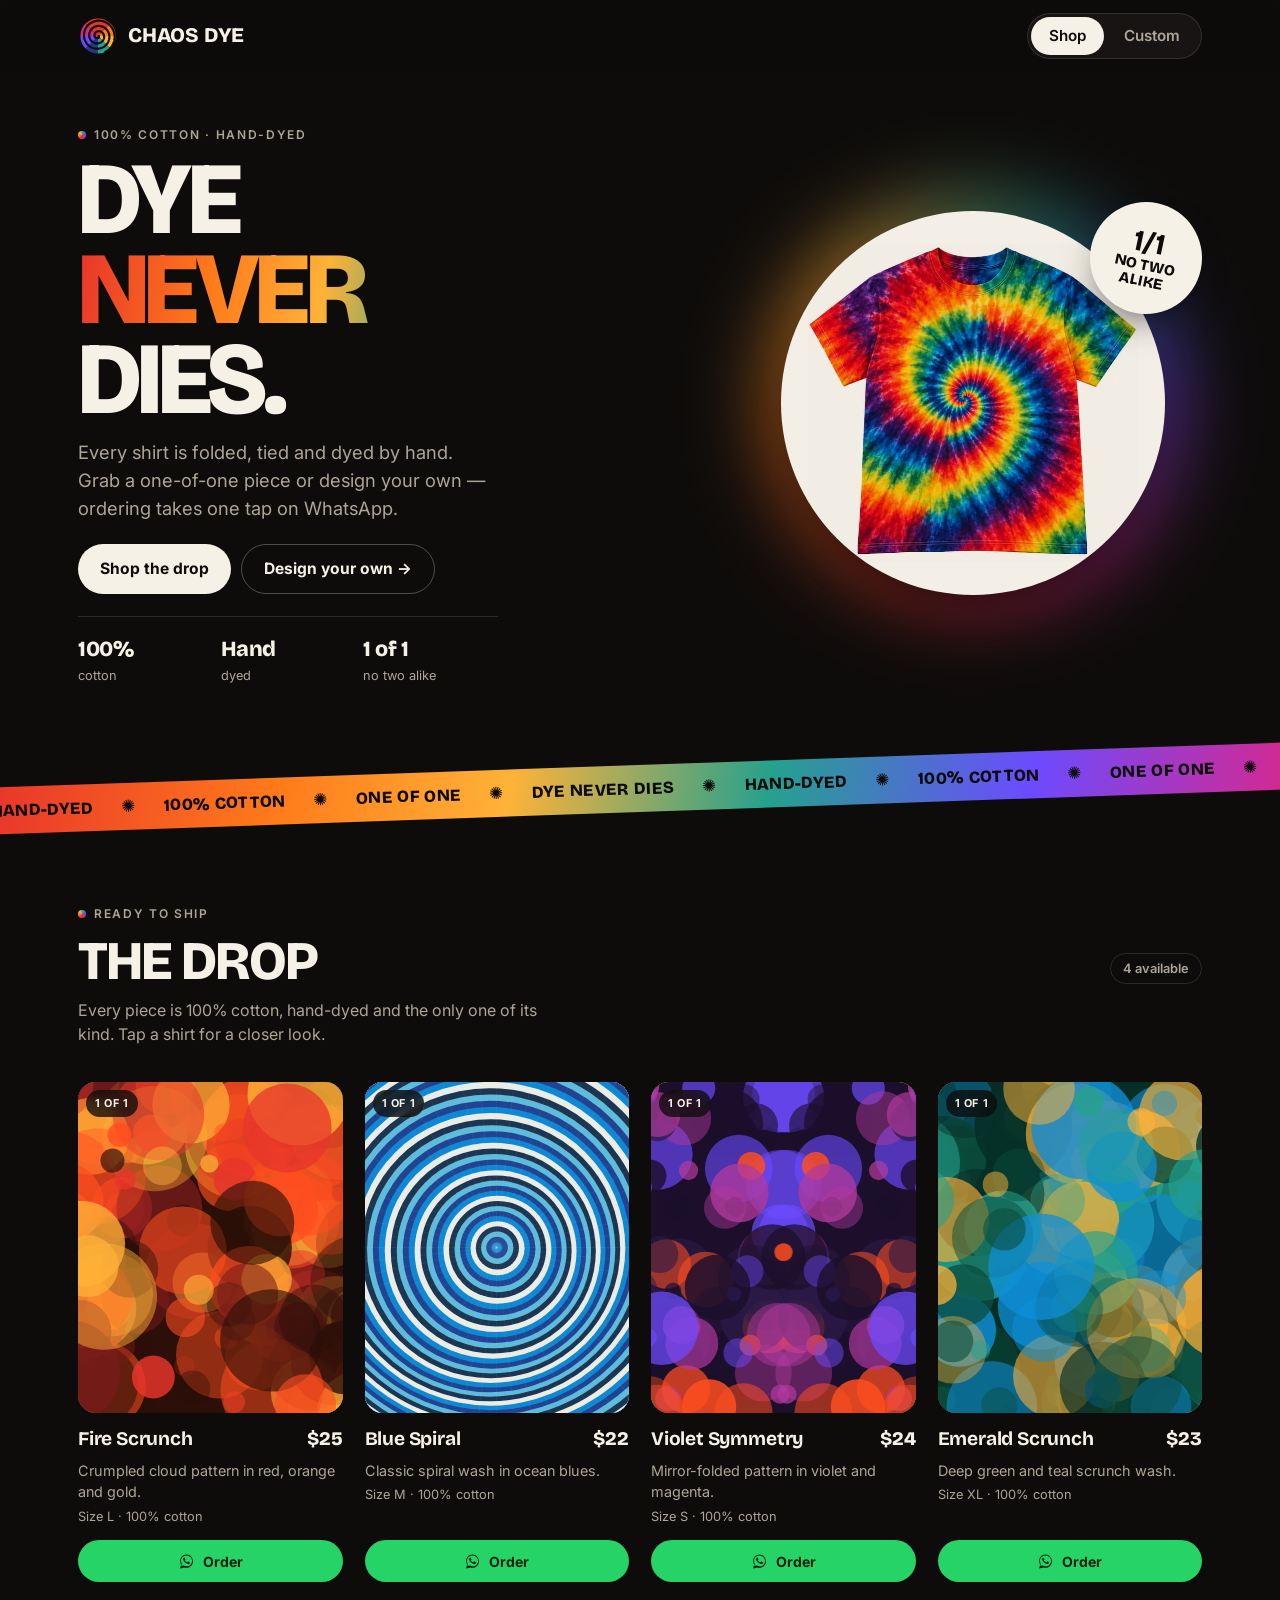
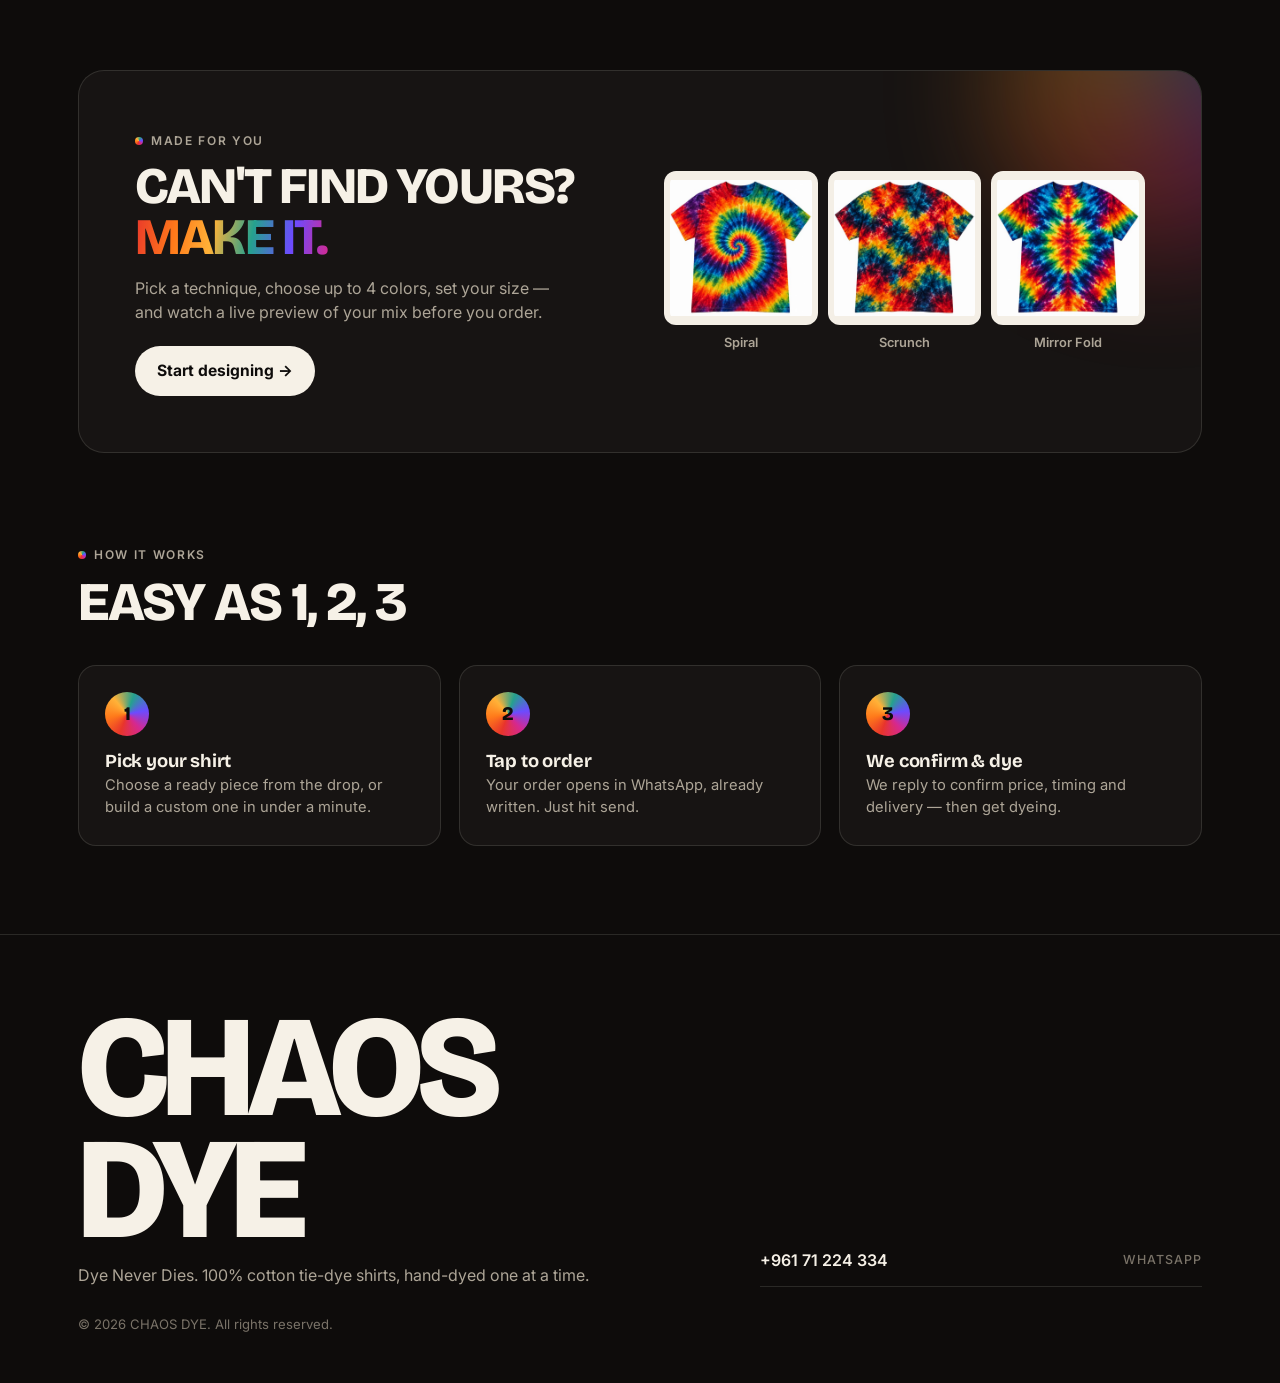
==== commit 65f025cd: "Make 100% cotton and hand-dyed clear across the site Hero badge row, product cards, product sheet, c" ====
--- a/index.html
+++ b/index.html
@@ -4,13 +4,13 @@
 <meta charset="UTF-8">
 <meta name="viewport" content="width=device-width, initial-scale=1, viewport-fit=cover">
 <title>CHAOS DYE — Hand-Dyed Tie-Dye T-Shirts</title>
-<meta name="description" content="Hand-dyed tie-dye T-shirts. No two alike. Shop one-of-one pieces or design your own and order in one tap on WhatsApp.">
+<meta name="description" content="Hand-dyed tie-dye T-shirts in 100% cotton. No two alike. Shop one-of-one pieces or design your own and order in one tap on WhatsApp.">
 <meta name="theme-color" content="#0E0C0B">
 
 <meta property="og:type" content="website">
 <meta property="og:site_name" content="CHAOS DYE">
 <meta property="og:title" content="CHAOS DYE — Dye Never Dies.">
-<meta property="og:description" content="Hand-dyed tie-dye T-shirts. No two alike. Order in one tap on WhatsApp.">
+<meta property="og:description" content="Hand-dyed tie-dye T-shirts in 100% cotton. No two alike. Order in one tap on WhatsApp.">
 <meta property="og:url" content="https://elvick-rayen.github.io/Chaos-Dye/">
 <meta property="og:image" content="https://elvick-rayen.github.io/Chaos-Dye/assets/designs/spiral.jpg">
 <meta name="twitter:card" content="summary_large_image">
@@ -50,7 +50,7 @@
       </div>
 
       <div class="hero__copy">
-        <span class="eyebrow">Hand-dyed in small batches</span>
+        <span class="eyebrow">100% cotton · Hand-dyed</span>
         <h1 class="hero__title">
           <span>Dye</span>
           <span class="dye-text">never</span>
@@ -61,16 +61,21 @@
           <a href="#shop" class="btn btn--primary">Shop the drop</a>
           <a href="customize.html" class="btn btn--ghost">Design your own →</a>
         </div>
+        <ul class="promise">
+          <li><strong>100%</strong> cotton</li>
+          <li><strong>Hand</strong> dyed</li>
+          <li><strong>1 of 1</strong> no two alike</li>
+        </ul>
       </div>
     </div>
   </section>
 
   <div class="marquee" aria-hidden="true">
     <div class="marquee__track">
-      <span>Hand-dyed</span><span>One of one</span><span>Made to order</span><span>Dye never dies</span>
-      <span>Hand-dyed</span><span>One of one</span><span>Made to order</span><span>Dye never dies</span>
-      <span>Hand-dyed</span><span>One of one</span><span>Made to order</span><span>Dye never dies</span>
-      <span>Hand-dyed</span><span>One of one</span><span>Made to order</span><span>Dye never dies</span>
+      <span>Hand-dyed</span><span>100% cotton</span><span>One of one</span><span>Dye never dies</span>
+      <span>Hand-dyed</span><span>100% cotton</span><span>One of one</span><span>Dye never dies</span>
+      <span>Hand-dyed</span><span>100% cotton</span><span>One of one</span><span>Dye never dies</span>
+      <span>Hand-dyed</span><span>100% cotton</span><span>One of one</span><span>Dye never dies</span>
     </div>
   </div>
 
@@ -82,7 +87,7 @@
           <h2>The drop</h2>
           <span class="count-pill" id="product-count" hidden></span>
         </div>
-        <p>Each piece is the only one of its kind. Tap a shirt for a closer look.</p>
+        <p>Every piece is 100% cotton, hand-dyed and the only one of its kind. Tap a shirt for a closer look.</p>
       </div>
       <div id="product-grid" class="product-grid" aria-live="polite">
         <!-- Product cards are rendered here by js/main.js from js/config.js -->
@@ -139,7 +144,7 @@
     <div class="footer-grid">
       <div>
         <span class="footer-wordmark" data-brand-name>CHAOS DYE</span>
-        <p class="footer-tagline"><span data-brand-tagline>Dye Never Dies.</span> Hand-dyed tie-dye shirts, made one at a time.</p>
+        <p class="footer-tagline"><span data-brand-tagline>Dye Never Dies.</span> 100% cotton tie-dye shirts, hand-dyed one at a time.</p>
       </div>
       <ul class="footer-contact">
         <li><a data-whatsapp-link href="#"><span data-whatsapp-number></span><small>WhatsApp</small></a></li>
@@ -169,6 +174,7 @@
       <p class="sheet__desc" data-sheet-desc></p>
       <div class="sheet__meta">
         <span data-sheet-size></span>
+        <span>100% cotton</span>
         <span>Hand-dyed</span>
         <span>1 of 1</span>
       </div>
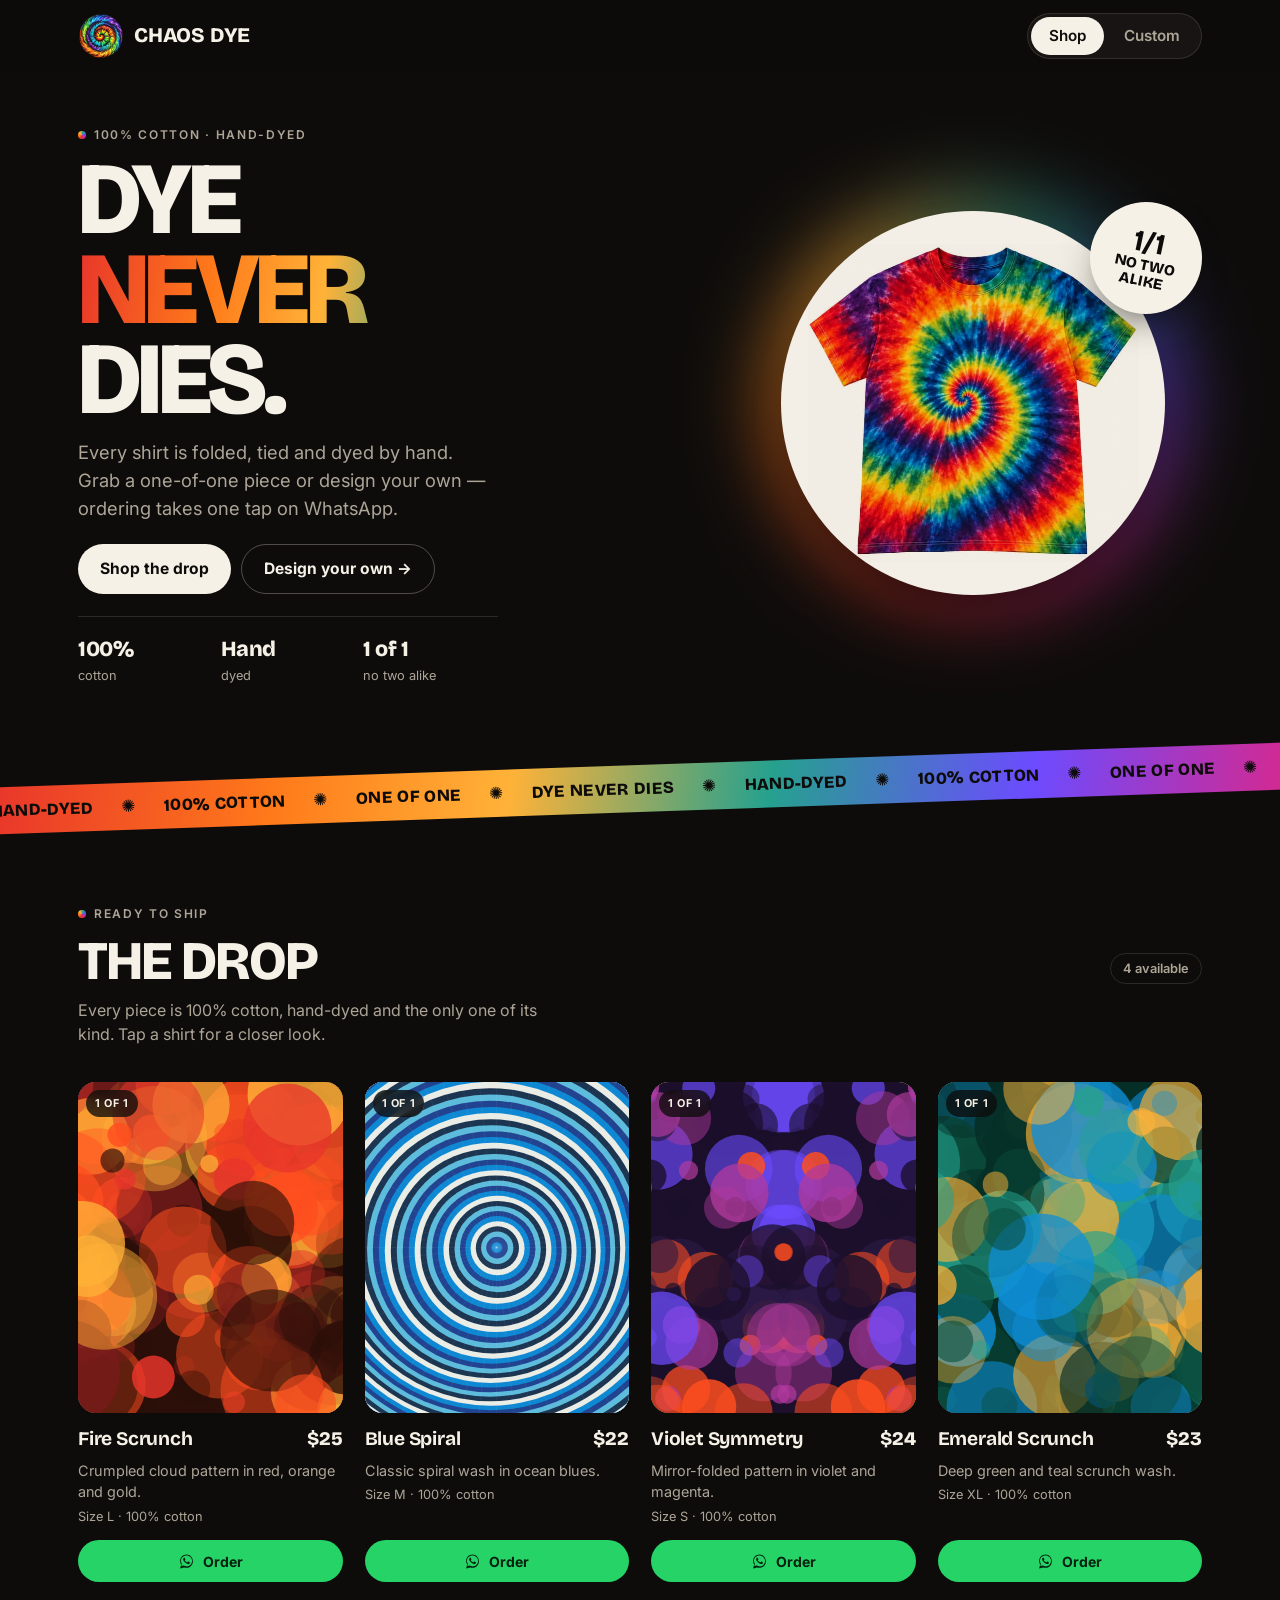
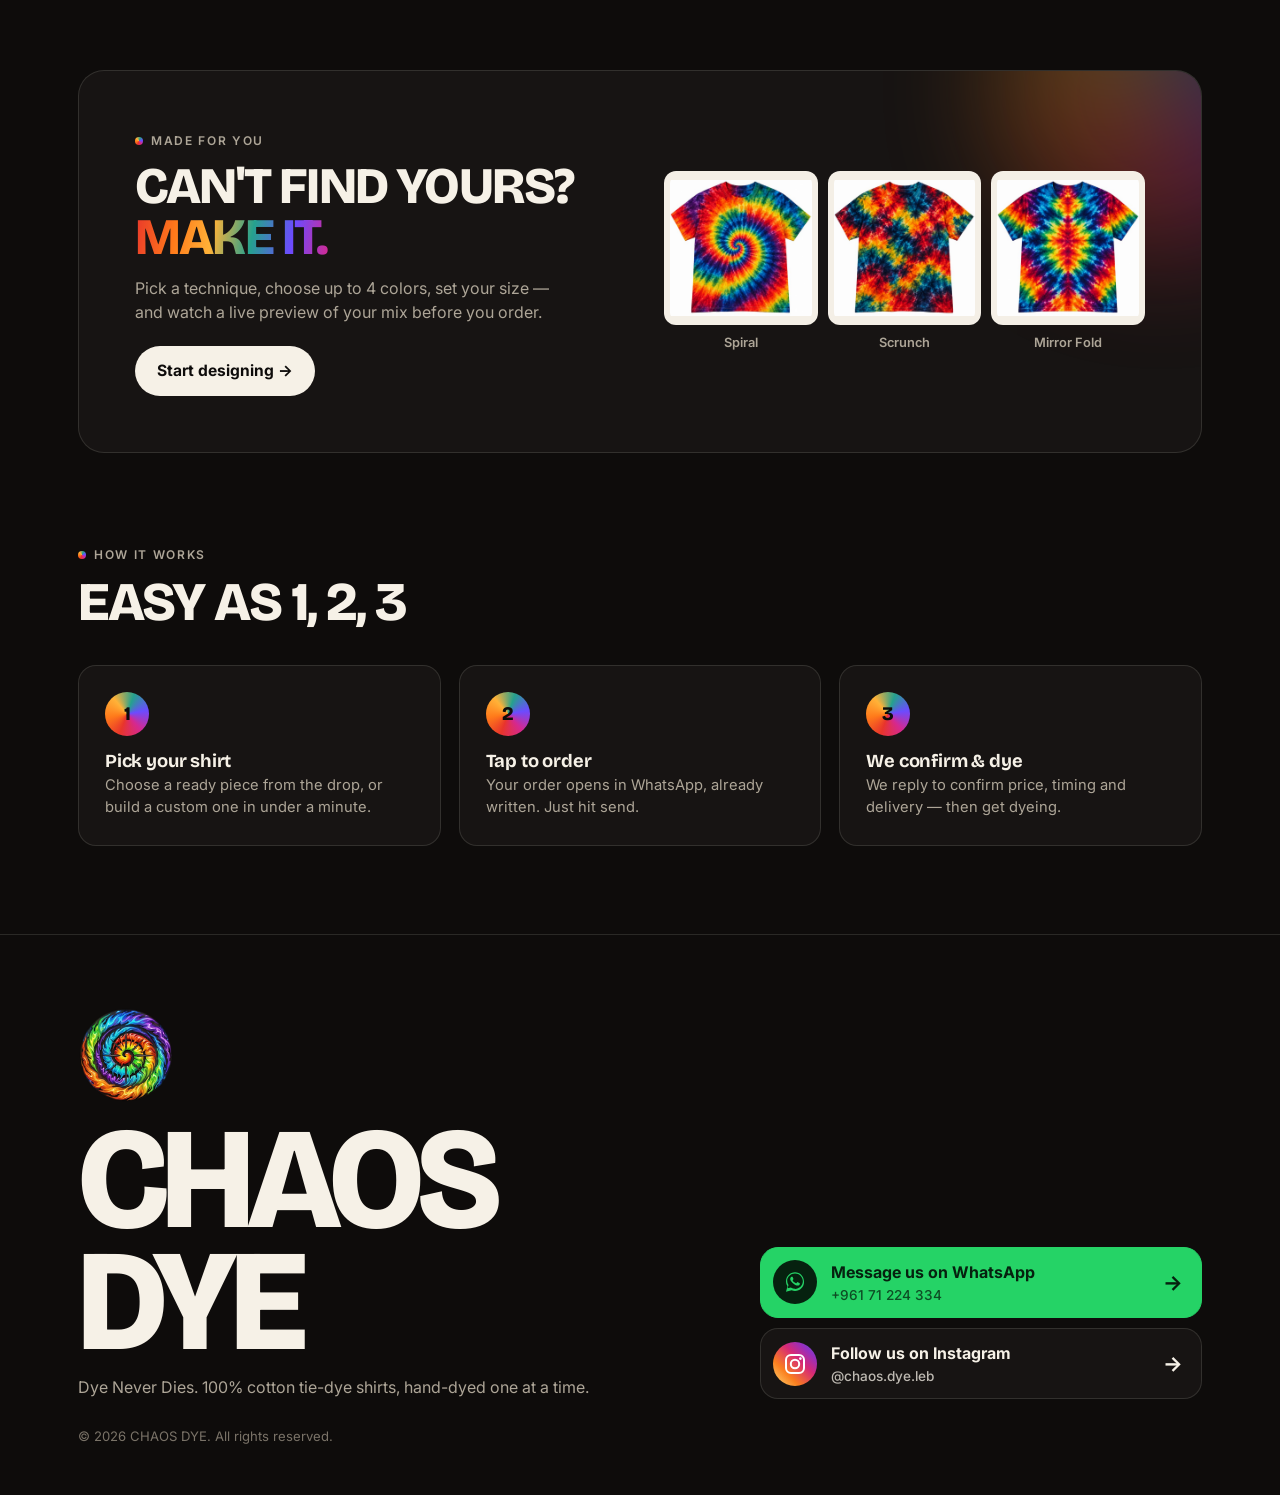
==== commit b47bcef2: "Use the real CHAOS DYE logo, add Instagram, clearer footer contact buttons - Cropped the circular ma" ====
--- a/index.html
+++ b/index.html
@@ -15,8 +15,8 @@
 <meta property="og:image" content="https://elvick-rayen.github.io/Chaos-Dye/assets/designs/spiral.jpg">
 <meta name="twitter:card" content="summary_large_image">
 
-<link rel="icon" href="assets/logo/logo.svg" type="image/svg+xml">
-<link rel="apple-touch-icon" href="assets/logo/logo.svg">
+<link rel="icon" href="assets/logo/logo.png" type="image/png">
+<link rel="apple-touch-icon" href="assets/logo/apple-touch-icon.png">
 <link rel="preconnect" href="https://fonts.googleapis.com">
 <link rel="preconnect" href="https://fonts.gstatic.com" crossorigin>
 <link rel="stylesheet" href="https://fonts.googleapis.com/css2?family=Bricolage+Grotesque:opsz,wght@12..96,600;12..96,700;12..96,800&family=Inter:wght@400;500;600;700&display=swap">
@@ -28,7 +28,7 @@
 <header class="site-header">
   <div class="container site-header__inner">
     <a href="index.html" class="brand" aria-label="CHAOS DYE home">
-      <img class="brand__logo" data-brand-logo src="assets/logo/logo.svg" alt="" width="34" height="34">
+      <img class="brand__logo" data-brand-logo src="assets/logo/logo.png" alt="" width="40" height="40">
       <span class="brand__name" data-brand-name>CHAOS DYE</span>
     </a>
     <nav class="main-nav" aria-label="Main navigation">
@@ -143,12 +143,25 @@
   <div class="container">
     <div class="footer-grid">
       <div>
+        <img class="footer-logo" data-brand-logo src="assets/logo/logo.png" alt="" width="96" height="96" loading="lazy">
         <span class="footer-wordmark" data-brand-name>CHAOS DYE</span>
         <p class="footer-tagline"><span data-brand-tagline>Dye Never Dies.</span> 100% cotton tie-dye shirts, hand-dyed one at a time.</p>
       </div>
       <ul class="footer-contact">
-        <li><a data-whatsapp-link href="#"><span data-whatsapp-number></span><small>WhatsApp</small></a></li>
-        <li data-instagram-row><a href="#" target="_blank" rel="noopener"><span data-instagram-handle></span><small>Instagram</small></a></li>
+        <li>
+          <a class="contact-btn contact-btn--whatsapp" data-whatsapp-link href="#">
+            <span class="contact-btn__icon"><svg viewBox="0 0 32 32" aria-hidden="true"><path fill="currentColor" d="M16.02 3C9.4 3 4 8.4 4 15.02c0 2.46.72 4.75 1.96 6.67L4 29l7.5-1.9a11.9 11.9 0 0 0 4.52.89h.01c6.62 0 12.02-5.4 12.02-12.02C28.05 8.4 22.65 3 16.02 3zm0 21.9h-.01a9.9 9.9 0 0 1-5.05-1.38l-.36-.21-4.45 1.13 1.19-4.34-.24-.37a9.87 9.87 0 0 1-1.52-5.28C5.58 9.5 10.28 4.8 16.02 4.8c5.74 0 10.44 4.7 10.44 10.22 0 5.53-4.7 10.22-10.44 10.22zm5.7-7.66c-.31-.16-1.85-.91-2.14-1.02-.29-.1-.5-.16-.71.16-.21.31-.82 1.02-1 1.23-.19.21-.37.23-.68.08-.31-.16-1.31-.48-2.5-1.54-.92-.82-1.55-1.83-1.73-2.14-.18-.31-.02-.48.14-.63.14-.14.31-.37.47-.55.16-.19.21-.31.31-.52.1-.21.05-.39-.02-.55-.08-.16-.71-1.71-.97-2.34-.26-.62-.52-.53-.71-.54h-.6c-.21 0-.55.08-.84.39-.29.31-1.1 1.08-1.1 2.63 0 1.55 1.13 3.05 1.29 3.26.16.21 2.22 3.4 5.38 4.76.75.32 1.34.51 1.8.66.76.24 1.45.21 2 .13.61-.09 1.85-.76 2.11-1.49.26-.73.26-1.36.18-1.49-.08-.13-.29-.21-.6-.37z"/></svg></span>
+            <span class="contact-btn__text"><strong>Message us on WhatsApp</strong><small data-whatsapp-number></small></span>
+            <span class="contact-btn__arrow" aria-hidden="true">→</span>
+          </a>
+        </li>
+        <li data-instagram-row>
+          <a class="contact-btn contact-btn--instagram" href="#" target="_blank" rel="noopener">
+            <span class="contact-btn__icon"><svg viewBox="0 0 24 24" aria-hidden="true"><rect x="3" y="3" width="18" height="18" rx="5" fill="none" stroke="currentColor" stroke-width="2"/><circle cx="12" cy="12" r="4.2" fill="none" stroke="currentColor" stroke-width="2"/><circle cx="17.4" cy="6.6" r="1.3" fill="currentColor"/></svg></span>
+            <span class="contact-btn__text"><strong>Follow us on Instagram</strong><small data-instagram-handle></small></span>
+            <span class="contact-btn__arrow" aria-hidden="true">→</span>
+          </a>
+        </li>
         <li data-email-row><a href="#"><span data-email></span><small>Email</small></a></li>
         <li data-location-row><span><span data-location></span><small>Based in</small></span></li>
       </ul>
